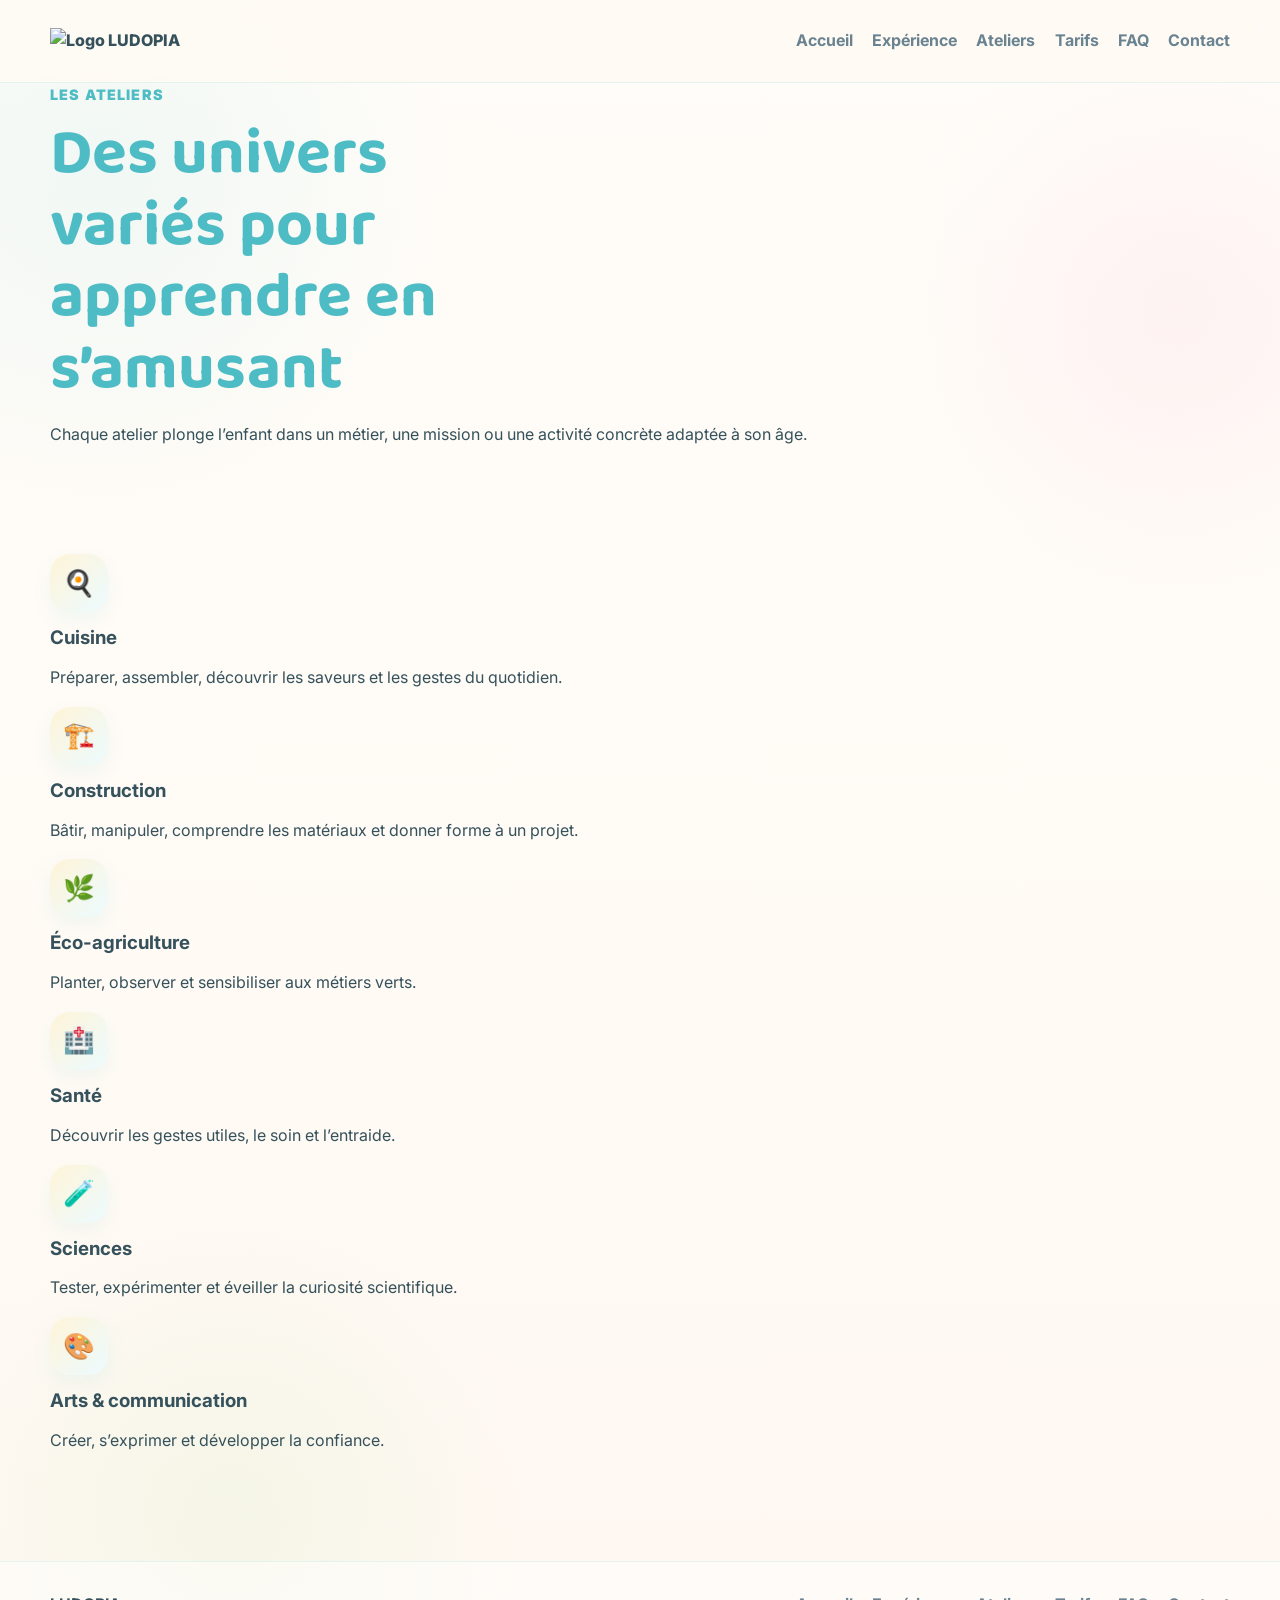
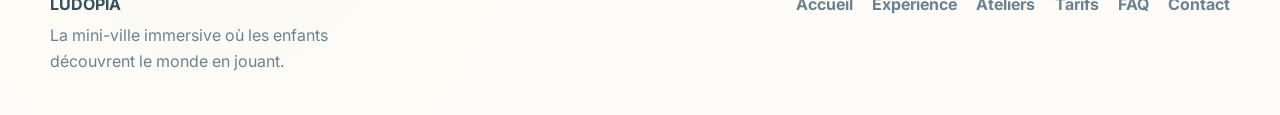
==== ateliers.html @ e11650c4 "Revise workshop details and clean up HTML structure Updated workshop descriptions and removed an unu" ====
<!DOCTYPE html>
<html lang="fr">
<head>
  <meta charset="UTF-8" />
  <meta name="viewport" content="width=device-width, initial-scale=1.0" />
  <title>LUDOPIA — Les ateliers</title>
  <meta name="description" content="LUDOPIA, mini-ville immersive pour enfants à La Réunion." />
  <link rel="preconnect" href="https://fonts.googleapis.com">
  <link rel="preconnect" href="https://fonts.gstatic.com" crossorigin>
  <link href="https://fonts.googleapis.com/css2?family=Baloo+2:wght@600;700;800&family=Inter:wght@400;500;600;700;800&display=swap" rel="stylesheet">
  <link rel="stylesheet" href="styles.css" />
</head>
<body>

<header class="site-header">
  <div class="container nav">
    <a href="index.html" class="logo">
      <img src="logo.png" alt="Logo LUDOPIA" class="logo-img">
    </a>

    <nav class="menu">
      <a href="index.html" class="">Accueil</a>
      <a href="experience.html" class="">Expérience</a>
      <a href="ateliers.html" class="active">Ateliers</a>
      <a href="tarifs.html" class="">Tarifs</a>
      <a href="faq.html" class="">FAQ</a>
      <a href="contact.html" class="">Contact</a>
    </nav>
  </div>
</header>

<main>

<section class="page-hero">
  <div class="container page-banner">
    <p class="section-kicker">Les ateliers</p>
    <h1>Des univers variés pour apprendre en s’amusant</h1>
    <p>Chaque atelier plonge l’enfant dans un métier, une mission ou une activité concrète adaptée à son âge.</p>
  </div>
</section>

<section class="section">
  <div class="container grid-3">
    <article class="card"><div class="icon">🍳</div><h3>Cuisine</h3><p>Préparer, assembler, découvrir les saveurs et les gestes du quotidien.</p></article>
    <article class="card"><div class="icon">🏗️</div><h3>Construction</h3><p>Bâtir, manipuler, comprendre les matériaux et donner forme à un projet.</p></article>
    <article class="card"><div class="icon">🌿</div><h3>Éco-agriculture</h3><p>Planter, observer et sensibiliser aux métiers verts.</p></article>
    <article class="card"><div class="icon">🏥</div><h3>Santé</h3><p>Découvrir les gestes utiles, le soin et l’entraide.</p></article>
    <article class="card"><div class="icon">🧪</div><h3>Sciences</h3><p>Tester, expérimenter et éveiller la curiosité scientifique.</p></article>
    <article class="card"><div class="icon">🎨</div><h3>Arts & communication</h3><p>Créer, s’exprimer et développer la confiance.</p></article>
  </div>
</section>

</main>

<footer class="site-footer">
  <div class="container footer-inner">
    <div>
      <strong>LUDOPIA</strong>
      <p>La mini-ville immersive où les enfants découvrent le monde en jouant.</p>
    </div>
    <div class="footer-links">
      <a href="index.html">Accueil</a>
      <a href="experience.html">Expérience</a>
      <a href="ateliers.html">Ateliers</a>
      <a href="tarifs.html">Tarifs</a>
      <a href="faq.html">FAQ</a>
      <a href="contact.html">Contact</a>
    </div>
  </div>
</footer>

</body>
</html>
---- styles.css ----
:root{
  --bg:#fffaf4;
  --surface:#ffffff;
  --surface-alt:#f5fbff;
  --text:#35515b;
  --muted:#6a8390;

  /* Palette LUDOPIA inspirée du visuel fourni */
  --turquoise:#72cfd4;
  --turquoise-deep:#4ebcc5;
  --green:#9ad784;
  --green-deep:#73c46e;
  --purple:#c9b0f4;
  --purple-deep:#b18be9;
  --orange:#f7bf53;
  --orange-deep:#f29d38;
  --pink:#f49bc1;
  --pink-deep:#ea79ac;
  --gold:#ffd86d;

  --primary:var(--turquoise);
  --primary-dark:var(--turquoise-deep);
  --secondary:var(--green);
  --accent:var(--purple);

  --border:#dff0f2;
  --shadow:0 16px 34px rgba(114,207,212,.14);
  --shadow-soft:0 18px 40px rgba(168,190,214,.16);
  --radius:28px;
  --container:1180px;
}

*{box-sizing:border-box}
html{scroll-behavior:smooth}
body{
  margin:0;
  font-family:"Inter",system-ui,-apple-system,BlinkMacSystemFont,"Segoe UI",sans-serif;
  color:var(--text);
  background:
    radial-gradient(circle at 8% 10%, rgba(114,207,212,.10), transparent 18%),
    radial-gradient(circle at 92% 18%, rgba(244,155,193,.10), transparent 16%),
    radial-gradient(circle at 18% 88%, rgba(154,215,132,.10), transparent 16%),
    linear-gradient(180deg,#fffdf9 0%, #fff8f1 100%);
  line-height:1.6;
}
img{max-width:100%;display:block}
a{text-decoration:none;color:inherit}

.container{
  width:min(var(--container), calc(100% - 2rem));
  margin:0 auto;
}

.site-header{
  position:sticky;
  top:0;
  z-index:20;
  backdrop-filter:blur(14px);
  background:rgba(255,250,244,.86);
  border-bottom:1px solid rgba(114,207,212,.18);
}

.nav{
  display:flex;
  align-items:center;
  justify-content:space-between;
  gap:1rem;
  min-height:82px;
}

.logo{
  display:inline-flex;
  align-items:center;
  gap:.8rem;
  font-weight:800;
}

.logo-mark{
  width:46px;
  height:46px;
  display:grid;
  place-items:center;
  border-radius:16px;
  background:linear-gradient(135deg,var(--turquoise),var(--orange),var(--pink),var(--purple));
  color:#fff;
  font-family:"Baloo 2",cursive;
  font-size:1.5rem;
  box-shadow:0 12px 24px rgba(244,155,193,.24);
}

.logo-text{
  font-family:"Baloo 2",cursive;
  font-size:1.65rem;
  letter-spacing:.03em;
  background:linear-gradient(90deg,var(--turquoise-deep),var(--green-deep),var(--orange-deep),var(--pink-deep),var(--purple-deep));
  -webkit-background-clip:text;
  background-clip:text;
  color:transparent;
}

.menu{
  display:flex;
  align-items:center;
  gap:1.2rem;
  flex-wrap:wrap;
}

.menu a{
  color:var(--muted);
  font-weight:700;
}
.menu a:hover{
  color:var(--turquoise-deep);
}

.btn{
  display:inline-flex;
  align-items:center;
  justify-content:center;
  padding:1rem 1.4rem;
  border-radius:999px;
  font-weight:800;
  border:1px solid transparent;
  transition:.22s ease;
}
.btn:hover{transform:translateY(-2px)}
.btn-sm{padding:.72rem 1rem}

.btn-primary{
  background:linear-gradient(135deg,var(--turquoise),var(--turquoise-deep));
  color:#fff;
  box-shadow:0 12px 24px rgba(114,207,212,.28);
}
.btn-secondary{
  background:#fff;
  border-color:#f3dff0;
  color:var(--pink-deep);
  box-shadow:0 10px 22px rgba(244,155,193,.14);
}
.btn-outline{
  border-color:#dff0f2;
  background:#fff;
}
.btn-light{
  background:#fff;
  color:var(--turquoise-deep);
}

.hero{
  padding:4.8rem 0 3.6rem;
  overflow:hidden;
}

.hero-grid{
  display:grid;
  grid-template-columns:1.05fr .95fr;
  gap:2.5rem;
  align-items:center;
}

.eyebrow,
.section-kicker{
  margin:0 0 .8rem;
  font-size:.9rem;
  font-weight:900;
  letter-spacing:.08em;
  text-transform:uppercase;
  color:var(--turquoise-deep);
}

.light{color:#fff7d2}

h1,h2,h3{
  margin:0;
  line-height:1.12;
}

h1{
  font-size:clamp(2.5rem,5vw,4.8rem);
  font-family:"Baloo 2",cursive;
  max-width:12ch;
  color:var(--turquoise-deep);
}

.lead{
  font-size:1.1rem;
  color:var(--muted);
  max-width:62ch;
  margin:1.2rem 0 1.6rem;
}

.hero-actions{
  display:flex;
  gap:1rem;
  flex-wrap:wrap;
  margin-bottom:1.2rem;
}

.hero-points{
  display:flex;
  flex-wrap:wrap;
  gap:1rem 1.4rem;
  padding:0;
  margin:1.1rem 0 0;
  list-style:none;
  color:var(--muted);
  font-weight:700;
}
.hero-points li::before{
  content:"✦";
  color:var(--orange-deep);
  margin-right:.45rem;
}

.hero-visual{position:relative;min-height:540px}

.play-city{
  position:relative;
  min-height:540px;
  border-radius:40px;
  background:
    radial-gradient(circle at 16% 18%, rgba(114,207,212,.30), transparent 22%),
    radial-gradient(circle at 84% 18%, rgba(244,155,193,.22), transparent 17%),
    radial-gradient(circle at 18% 84%, rgba(154,215,132,.22), transparent 18%),
    radial-gradient(circle at 82% 82%, rgba(201,176,244,.20), transparent 18%),
    linear-gradient(180deg,#ffffff 0%, #eefbff 54%, #fff7ef 100%);
  border:1px solid rgba(114,207,212,.20);
  box-shadow:var(--shadow-soft);
}

.play-city::before,
.play-city::after{
  content:"";
  position:absolute;
  border-radius:999px;
  opacity:.7;
}
.play-city::before{
  width:84px;height:14px;
  right:42px;top:110px;
  background:linear-gradient(90deg,var(--turquoise),transparent);
  transform:rotate(-22deg);
}
.play-city::after{
  width:60px;height:60px;
  left:34px;bottom:46px;
  background:radial-gradient(circle, rgba(255,216,109,.55) 0%, rgba(255,216,109,0) 68%);
}

.city-card{
  position:absolute;
  left:50%;
  top:54%;
  transform:translate(-50%,-50%);
  width:min(82%, 370px);
  background:rgba(255,255,255,.92);
  border:1px solid rgba(201,176,244,.20);
  border-radius:30px;
  padding:1.6rem;
  box-shadow:0 18px 34px rgba(114,207,212,.14);
}

.city-card h2{
  font-size:2rem;
  font-family:"Baloo 2",cursive;
  margin:.35rem 0;
  color:var(--turquoise-deep);
}

.city-card p{
  margin:0;
  color:var(--muted);
}

.mini-tag{
  display:inline-flex;
  padding:.38rem .78rem;
  background:linear-gradient(90deg,#dff9fb,#eef8de);
  border-radius:999px;
  font-size:.82rem;
  font-weight:900;
  color:var(--green-deep);
}

.bubble{
  position:absolute;
  display:grid;
  place-items:center;
  width:114px;
  height:114px;
  border-radius:28px;
  background:#fff;
  border:1px solid rgba(114,207,212,.18);
  box-shadow:var(--shadow);
  font-weight:900;
  text-align:center;
  padding:.5rem;
  color:var(--text);
}
.bubble-1{top:8%;left:8%;transform:rotate(-8deg);background:linear-gradient(180deg,#fff 0%, #fff3ea 100%)}
.bubble-2{top:10%;right:10%;transform:rotate(8deg);background:linear-gradient(180deg,#fff 0%, #ecfffb 100%)}
.bubble-3{bottom:14%;left:8%;transform:rotate(8deg);background:linear-gradient(180deg,#fff 0%, #f1fbec 100%)}
.bubble-4{bottom:8%;right:14%;transform:rotate(-7deg);background:linear-gradient(180deg,#fff 0%, #f7f0ff 100%)}
.bubble-5{top:38%;right:2%;transform:rotate(10deg);background:linear-gradient(180deg,#fff 0%, #fff5fa 100%)}

.section{padding:5.7rem 0}
.alt{
  background:
    linear-gradient(180deg, rgba(114,207,212,.08) 0%, rgba(255,255,255,0) 100%),
    linear-gradient(180deg,#f9feff 0%, #fffaf3 100%);
}

.section-heading{
  max-width:760px;
  margin-bottom:2rem;
}

.section-heading h2{
  font-size:clamp(1.95rem,3vw,3rem);
  font-family:"Baloo 2",cursive;
  margin-bottom:.9rem;
  color:var(--turquoise-deep);
}

.section-heading p{
  margin:0;
  color:var(--muted);
}

.pillars,
.cards-grid,
.offers{
  display:grid;
  gap:1.25rem;
}

.pillars{grid-template-columns:repeat(3,1fr)}
.cards-grid{grid-template-columns:repeat(3,1fr)}
.offers{grid-template-columns:repeat(4,1fr)}

.pillar-card,
.atelier-card,
.offer-card{
  background:linear-gradient(180deg,#ffffff 0%, #fffdfa 100%);
  border:1px solid rgba(114,207,212,.15);
  border-radius:var(--radius);
  padding:1.5rem;
  box-shadow:var(--shadow);
}

.pillar-card:nth-child(2),
.atelier-card:nth-child(2),
.offer-card:nth-child(2){border-color:rgba(154,215,132,.22)}
.pillar-card:nth-child(3),
.atelier-card:nth-child(3),
.offer-card:nth-child(3){border-color:rgba(201,176,244,.22)}

.icon,
.badge{
  width:58px;
  height:58px;
  display:grid;
  place-items:center;
  border-radius:20px;
  background:linear-gradient(135deg,#fff4d8,#ecfbff);
  font-size:1.6rem;
  margin-bottom:1rem;
  box-shadow:0 8px 18px rgba(114,207,212,.10);
}

.pillar-card h3,
.atelier-card h3,
.offer-card h3{
  margin-bottom:.45rem;
  font-size:1.2rem;
  color:var(--text);
}

.pillar-card p,
.atelier-card p,
.offer-card p{
  margin:0;
  color:var(--muted);
}

.cta-band{
  background:linear-gradient(135deg,var(--turquoise-deep),var(--green),var(--purple-deep));
  color:#fff;
}

.cta-band-inner{
  display:flex;
  align-items:center;
  justify-content:space-between;
  gap:1.5rem;
}

.cta-band h2{
  font-size:clamp(1.8rem,3vw,3rem);
  font-family:"Baloo 2",cursive;
  max-width:20ch;
}

.faq-list{
  display:grid;
  gap:1rem;
}
.faq-list details{
  background:#fff;
  border:1px solid rgba(114,207,212,.15);
  border-radius:20px;
  padding:1rem 1.2rem;
  box-shadow:var(--shadow);
}
.faq-list summary{
  cursor:pointer;
  font-weight:800;
  color:var(--text);
}
.faq-list p{
  color:var(--muted);
  margin:.8rem 0 0;
}

.contact-grid{
  display:grid;
  grid-template-columns:.95fr 1.05fr;
  gap:2rem;
  align-items:start;
}

.contact-note{
  color:var(--muted);
  font-size:.95rem;
}

.contact-form{
  display:grid;
  grid-template-columns:repeat(2,1fr);
  gap:1rem;
  background:linear-gradient(180deg,#ffffff 0%, #fffaf3 100%);
  border:1px solid rgba(114,207,212,.16);
  border-radius:30px;
  padding:1.3rem;
  box-shadow:var(--shadow-soft);
}

.contact-form label{
  display:grid;
  gap:.45rem;
  font-weight:800;
  font-size:.95rem;
}

.contact-form input,
.contact-form select,
.contact-form textarea{
  width:100%;
  border:1px solid rgba(114,207,212,.16);
  border-radius:16px;
  padding:.95rem 1rem;
  font:inherit;
  color:var(--text);
  background:#fff;
}

.contact-form input:focus,
.contact-form select:focus,
.contact-form textarea:focus{
  outline:2px solid rgba(114,207,212,.22);
  border-color:var(--turquoise);
}

.full{grid-column:1 / -1}

.site-footer{
  padding:1.9rem 0 2.5rem;
  border-top:1px solid rgba(114,207,212,.18);
  background:rgba(255,255,255,.5);
}

.footer-inner{
  display:flex;
  justify-content:space-between;
  gap:1.5rem;
  align-items:flex-start;
}

.footer-inner p{
  margin:.35rem 0 0;
  color:var(--muted);
  max-width:36ch;
}

.footer-links{
  display:flex;
  flex-wrap:wrap;
  gap:1rem 1.2rem;
  color:var(--muted);
  font-weight:700;
}

@media (max-width:1080px){
  .hero-grid,
  .contact-grid,
  .pillars,
  .cards-grid,
  .offers{
    grid-template-columns:1fr;
  }

  .cta-band-inner{display:grid}
  .hero-visual{min-height:440px}
}

@media (max-width:760px){
  .menu{display:none}
  .hero{padding-top:3rem}
  .hero-visual,
  .play-city{min-height:400px}

  .bubble{
    width:86px;
    height:86px;
    font-size:.85rem;
    border-radius:18px;
  }

  .city-card{
    width:min(86%,320px);
    padding:1.2rem;
  }

  .contact-form{grid-template-columns:1fr}
  .footer-inner{flex-direction:column}
}
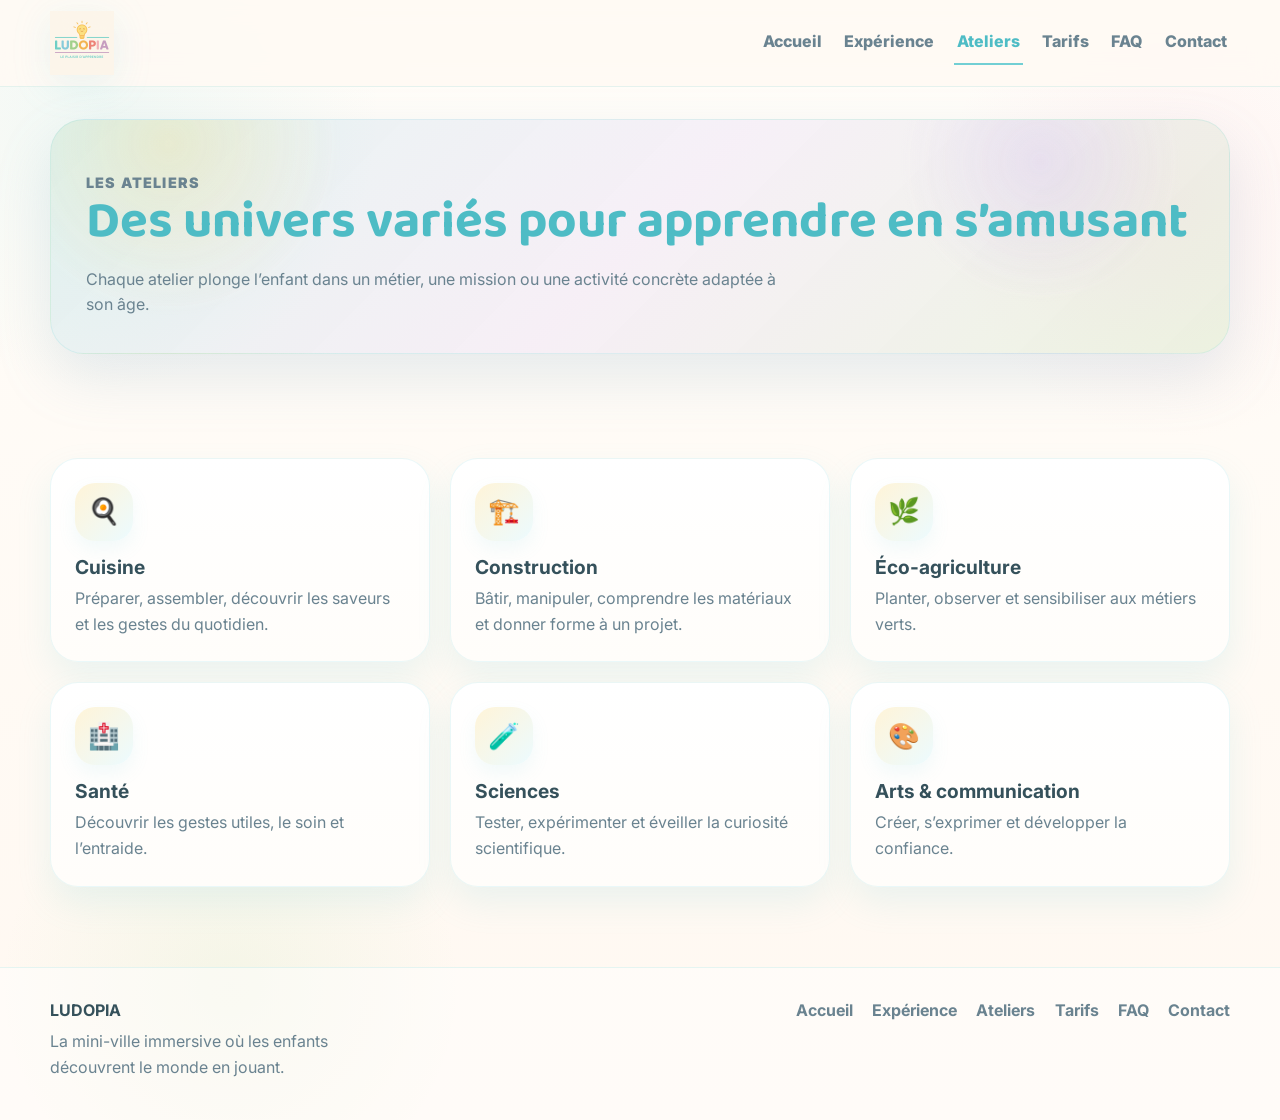
==== commit 134d8589: "Add files via upload" ====
--- a/ateliers.html
+++ b/ateliers.html
@@ -15,7 +15,7 @@
 <header class="site-header">
   <div class="container nav">
     <a href="index.html" class="logo">
-      <img src="logo.png" alt="Logo LUDOPIA" class="logo-img">
+      <img src="logo-ludopia.png" alt="Logo LUDOPIA" class="logo-img">
     </a>
 
     <nav class="menu">
@@ -70,4 +70,4 @@
 </footer>
 
 </body>
-</html>
+</html>
--- a/styles.css
+++ b/styles.css
@@ -1,11 +1,9 @@
 :root{
   --bg:#fffaf4;
   --surface:#ffffff;
-  --surface-alt:#f5fbff;
+  --surface-alt:#f7fcff;
   --text:#35515b;
   --muted:#6a8390;
-
-  /* Palette LUDOPIA inspirée du visuel fourni */
   --turquoise:#72cfd4;
   --turquoise-deep:#4ebcc5;
   --green:#9ad784;
@@ -17,15 +15,11 @@
   --pink:#f49bc1;
   --pink-deep:#ea79ac;
   --gold:#ffd86d;
-
   --primary:var(--turquoise);
   --primary-dark:var(--turquoise-deep);
-  --secondary:var(--green);
-  --accent:var(--purple);
-
   --border:#dff0f2;
   --shadow:0 16px 34px rgba(114,207,212,.14);
-  --shadow-soft:0 18px 40px rgba(168,190,214,.16);
+  --shadow-soft:0 24px 56px rgba(116,160,190,.18);
   --radius:28px;
   --container:1180px;
 }
@@ -43,8 +37,8 @@
     linear-gradient(180deg,#fffdf9 0%, #fff8f1 100%);
   line-height:1.6;
 }
+a{text-decoration:none;color:inherit}
 img{max-width:100%;display:block}
-a{text-decoration:none;color:inherit}
 
 .container{
   width:min(var(--container), calc(100% - 2rem));
@@ -54,63 +48,45 @@
 .site-header{
   position:sticky;
   top:0;
-  z-index:20;
+  z-index:50;
   backdrop-filter:blur(14px);
-  background:rgba(255,250,244,.86);
+  background:rgba(255,250,244,.84);
   border-bottom:1px solid rgba(114,207,212,.18);
 }
-
 .nav{
   display:flex;
   align-items:center;
   justify-content:space-between;
   gap:1rem;
-  min-height:82px;
-}
-
+  min-height:86px;
+}
 .logo{
-  display:inline-flex;
+  display:flex;
   align-items:center;
   gap:.8rem;
+}
+.logo-img{
+  height:64px;
+  width:auto;
+  filter:drop-shadow(0 8px 18px rgba(114,207,212,.14));
+}
+
+.menu{
+  display:flex;
+  align-items:center;
+  gap:1rem;
+  flex-wrap:wrap;
+}
+.menu a{
+  color:var(--muted);
   font-weight:800;
-}
-
-.logo-mark{
-  width:46px;
-  height:46px;
-  display:grid;
-  place-items:center;
-  border-radius:16px;
-  background:linear-gradient(135deg,var(--turquoise),var(--orange),var(--pink),var(--purple));
-  color:#fff;
-  font-family:"Baloo 2",cursive;
-  font-size:1.5rem;
-  box-shadow:0 12px 24px rgba(244,155,193,.24);
-}
-
-.logo-text{
-  font-family:"Baloo 2",cursive;
-  font-size:1.65rem;
-  letter-spacing:.03em;
-  background:linear-gradient(90deg,var(--turquoise-deep),var(--green-deep),var(--orange-deep),var(--pink-deep),var(--purple-deep));
-  -webkit-background-clip:text;
-  background-clip:text;
-  color:transparent;
-}
-
-.menu{
-  display:flex;
-  align-items:center;
-  gap:1.2rem;
-  flex-wrap:wrap;
-}
-
-.menu a{
-  color:var(--muted);
-  font-weight:700;
-}
-.menu a:hover{
+  padding:.5rem .2rem;
+  border-bottom:2px solid transparent;
+}
+.menu a:hover,
+.menu a.active{
   color:var(--turquoise-deep);
+  border-bottom-color:var(--turquoise);
 }
 
 .btn{
@@ -125,7 +101,6 @@
 }
 .btn:hover{transform:translateY(-2px)}
 .btn-sm{padding:.72rem 1rem}
-
 .btn-primary{
   background:linear-gradient(135deg,var(--turquoise),var(--turquoise-deep));
   color:#fff;
@@ -140,25 +115,162 @@
 .btn-outline{
   border-color:#dff0f2;
   background:#fff;
-}
-.btn-light{
-  background:#fff;
+  color:var(--text);
+}
+
+.hero-premium{
+  padding:2rem 0 4.5rem;
+}
+.hero-card{
+  position:relative;
+  overflow:hidden;
+  border-radius:40px;
+  min-height:660px;
+  background:
+    linear-gradient(90deg, rgba(33,54,68,.66) 0%, rgba(33,54,68,.50) 30%, rgba(33,54,68,.12) 60%),
+    url("accueil.jpeg") center/cover no-repeat;
+  box-shadow:var(--shadow-soft);
+  border:1px solid rgba(114,207,212,.16);
+}
+.hero-card::before{
+  content:"";
+  position:absolute;
+  inset:0;
+  background:
+    radial-gradient(circle at 12% 14%, rgba(255,216,109,.30), transparent 16%),
+    radial-gradient(circle at 86% 18%, rgba(201,176,244,.24), transparent 14%),
+    radial-gradient(circle at 78% 82%, rgba(114,207,212,.24), transparent 14%);
+  pointer-events:none;
+}
+.hero-inner{
+  position:relative;
+  z-index:2;
+  display:grid;
+  grid-template-columns:minmax(0, 560px) 1fr;
+  min-height:660px;
+  align-items:center;
+  padding:3.4rem;
+}
+.hero-panel{
+  background:rgba(255,255,255,.14);
+  border:1px solid rgba(255,255,255,.18);
+  backdrop-filter:blur(8px);
+  border-radius:34px;
+  padding:2rem;
+  color:#fff;
+  box-shadow:0 24px 56px rgba(23,34,45,.18);
+}
+.kicker{
+  margin:0 0 .9rem;
+  font-size:.9rem;
+  font-weight:900;
+  letter-spacing:.08em;
+  text-transform:uppercase;
+  color:#fff0ba;
+}
+h1,h2,h3{
+  margin:0;
+  line-height:1.1;
+}
+.hero-panel h1{
+  font-family:"Baloo 2",cursive;
+  font-size:clamp(2.8rem,5vw,5.2rem);
+  max-width:11ch;
+}
+.hero-panel .lead{
+  font-size:1.08rem;
+  margin:1rem 0 1.4rem;
+  max-width:58ch;
+  color:rgba(255,255,255,.92);
+}
+.hero-actions{
+  display:flex;
+  gap:1rem;
+  flex-wrap:wrap;
+  margin-bottom:1.2rem;
+}
+.hero-points{
+  display:flex;
+  flex-wrap:wrap;
+  gap:1rem;
+  list-style:none;
+  padding:0;
+  margin:0;
+}
+.hero-points li{
+  padding:.55rem .9rem;
+  border-radius:999px;
+  background:rgba(255,255,255,.14);
+  border:1px solid rgba(255,255,255,.16);
+  font-weight:700;
+  font-size:.95rem;
+}
+
+.hero-floating{
+  position:absolute;
+  right:1.5rem;
+  top:1.5rem;
+  display:grid;
+  gap:1rem;
+  width:240px;
+}
+.float-card{
+  background:rgba(255,255,255,.88);
+  border-radius:24px;
+  padding:1rem 1.1rem;
+  box-shadow:0 16px 30px rgba(44,52,64,.12);
+  border:1px solid rgba(114,207,212,.14);
+}
+.float-card strong{
+  display:block;
   color:var(--turquoise-deep);
-}
-
-.hero{
-  padding:4.8rem 0 3.6rem;
-  overflow:hidden;
-}
-
-.hero-grid{
-  display:grid;
-  grid-template-columns:1.05fr .95fr;
-  gap:2.5rem;
-  align-items:center;
-}
-
-.eyebrow,
+  font-size:1rem;
+  margin-bottom:.15rem;
+}
+.float-card span{
+  color:var(--muted);
+  font-size:.95rem;
+}
+
+.hero-badges{
+  position:absolute;
+  right:2rem;
+  bottom:2rem;
+  display:flex;
+  flex-direction:column;
+  gap:.9rem;
+}
+.pill{
+  display:flex;
+  align-items:center;
+  gap:.8rem;
+  min-width:220px;
+  padding:1rem 1.2rem;
+  border-radius:999px;
+  color:#fff;
+  font-weight:900;
+  letter-spacing:.02em;
+  box-shadow:0 16px 28px rgba(0,0,0,.10);
+}
+.pill .emoji{
+  width:42px;height:42px;
+  display:grid;place-items:center;
+  border-radius:50%;
+  background:rgba(255,255,255,.18);
+  font-size:1.25rem;
+}
+.pill-ludique{background:linear-gradient(135deg,var(--turquoise),var(--turquoise-deep))}
+.pill-educatif{background:linear-gradient(135deg,var(--green),var(--green-deep))}
+.pill-immersif{background:linear-gradient(135deg,var(--purple),var(--purple-deep))}
+
+.section{
+  padding:5rem 0;
+}
+.alt{
+  background:
+    linear-gradient(180deg, rgba(114,207,212,.08) 0%, rgba(255,255,255,0) 100%),
+    linear-gradient(180deg,#f9feff 0%, #fffaf3 100%);
+}
 .section-kicker{
   margin:0 0 .8rem;
   font-size:.9rem;
@@ -167,238 +279,116 @@
   text-transform:uppercase;
   color:var(--turquoise-deep);
 }
-
-.light{color:#fff7d2}
-
-h1,h2,h3{
-  margin:0;
-  line-height:1.12;
-}
-
-h1{
-  font-size:clamp(2.5rem,5vw,4.8rem);
-  font-family:"Baloo 2",cursive;
-  max-width:12ch;
-  color:var(--turquoise-deep);
-}
-
-.lead{
-  font-size:1.1rem;
-  color:var(--muted);
-  max-width:62ch;
-  margin:1.2rem 0 1.6rem;
-}
-
-.hero-actions{
-  display:flex;
-  gap:1rem;
-  flex-wrap:wrap;
-  margin-bottom:1.2rem;
-}
-
-.hero-points{
-  display:flex;
-  flex-wrap:wrap;
-  gap:1rem 1.4rem;
-  padding:0;
-  margin:1.1rem 0 0;
-  list-style:none;
-  color:var(--muted);
-  font-weight:700;
-}
-.hero-points li::before{
-  content:"✦";
-  color:var(--orange-deep);
-  margin-right:.45rem;
-}
-
-.hero-visual{position:relative;min-height:540px}
-
-.play-city{
-  position:relative;
-  min-height:540px;
-  border-radius:40px;
-  background:
-    radial-gradient(circle at 16% 18%, rgba(114,207,212,.30), transparent 22%),
-    radial-gradient(circle at 84% 18%, rgba(244,155,193,.22), transparent 17%),
-    radial-gradient(circle at 18% 84%, rgba(154,215,132,.22), transparent 18%),
-    radial-gradient(circle at 82% 82%, rgba(201,176,244,.20), transparent 18%),
-    linear-gradient(180deg,#ffffff 0%, #eefbff 54%, #fff7ef 100%);
-  border:1px solid rgba(114,207,212,.20);
-  box-shadow:var(--shadow-soft);
-}
-
-.play-city::before,
-.play-city::after{
-  content:"";
-  position:absolute;
-  border-radius:999px;
-  opacity:.7;
-}
-.play-city::before{
-  width:84px;height:14px;
-  right:42px;top:110px;
-  background:linear-gradient(90deg,var(--turquoise),transparent);
-  transform:rotate(-22deg);
-}
-.play-city::after{
-  width:60px;height:60px;
-  left:34px;bottom:46px;
-  background:radial-gradient(circle, rgba(255,216,109,.55) 0%, rgba(255,216,109,0) 68%);
-}
-
-.city-card{
-  position:absolute;
-  left:50%;
-  top:54%;
-  transform:translate(-50%,-50%);
-  width:min(82%, 370px);
-  background:rgba(255,255,255,.92);
-  border:1px solid rgba(201,176,244,.20);
-  border-radius:30px;
-  padding:1.6rem;
-  box-shadow:0 18px 34px rgba(114,207,212,.14);
-}
-
-.city-card h2{
-  font-size:2rem;
-  font-family:"Baloo 2",cursive;
-  margin:.35rem 0;
-  color:var(--turquoise-deep);
-}
-
-.city-card p{
-  margin:0;
-  color:var(--muted);
-}
-
-.mini-tag{
-  display:inline-flex;
-  padding:.38rem .78rem;
-  background:linear-gradient(90deg,#dff9fb,#eef8de);
-  border-radius:999px;
-  font-size:.82rem;
-  font-weight:900;
-  color:var(--green-deep);
-}
-
-.bubble{
-  position:absolute;
-  display:grid;
-  place-items:center;
-  width:114px;
-  height:114px;
-  border-radius:28px;
-  background:#fff;
-  border:1px solid rgba(114,207,212,.18);
-  box-shadow:var(--shadow);
-  font-weight:900;
-  text-align:center;
-  padding:.5rem;
-  color:var(--text);
-}
-.bubble-1{top:8%;left:8%;transform:rotate(-8deg);background:linear-gradient(180deg,#fff 0%, #fff3ea 100%)}
-.bubble-2{top:10%;right:10%;transform:rotate(8deg);background:linear-gradient(180deg,#fff 0%, #ecfffb 100%)}
-.bubble-3{bottom:14%;left:8%;transform:rotate(8deg);background:linear-gradient(180deg,#fff 0%, #f1fbec 100%)}
-.bubble-4{bottom:8%;right:14%;transform:rotate(-7deg);background:linear-gradient(180deg,#fff 0%, #f7f0ff 100%)}
-.bubble-5{top:38%;right:2%;transform:rotate(10deg);background:linear-gradient(180deg,#fff 0%, #fff5fa 100%)}
-
-.section{padding:5.7rem 0}
-.alt{
-  background:
-    linear-gradient(180deg, rgba(114,207,212,.08) 0%, rgba(255,255,255,0) 100%),
-    linear-gradient(180deg,#f9feff 0%, #fffaf3 100%);
-}
-
 .section-heading{
   max-width:760px;
   margin-bottom:2rem;
 }
-
 .section-heading h2{
-  font-size:clamp(1.95rem,3vw,3rem);
   font-family:"Baloo 2",cursive;
-  margin-bottom:.9rem;
+  font-size:clamp(2rem,3vw,3.2rem);
+  margin-bottom:.8rem;
   color:var(--turquoise-deep);
 }
-
 .section-heading p{
   margin:0;
   color:var(--muted);
 }
 
-.pillars,
-.cards-grid,
-.offers{
-  display:grid;
+.page-hero{
+  padding:2rem 0 1.5rem;
+}
+.page-banner{
+  position:relative;
+  overflow:hidden;
+  background:
+    radial-gradient(circle at 10% 10%, rgba(255,216,109,.24), transparent 16%),
+    radial-gradient(circle at 84% 18%, rgba(201,176,244,.24), transparent 14%),
+    linear-gradient(135deg, rgba(114,207,212,.18), rgba(201,176,244,.16), rgba(154,215,132,.18));
+  border:1px solid rgba(114,207,212,.18);
+  border-radius:34px;
+  padding:2.2rem;
+  box-shadow:var(--shadow-soft);
+}
+.page-banner h1{
+  font-family:"Baloo 2",cursive;
+  font-size:clamp(2.3rem,4vw,4.2rem);
+  color:var(--turquoise-deep);
+}
+.page-banner p{
+  max-width:70ch;
+  color:var(--muted);
+  margin:1rem 0 0;
+}
+
+.grid-2{
+  display:grid;
+  grid-template-columns:1fr 1fr;
+  gap:1.5rem;
+}
+.grid-3{
+  display:grid;
+  grid-template-columns:repeat(3,1fr);
   gap:1.25rem;
 }
-
-.pillars{grid-template-columns:repeat(3,1fr)}
-.cards-grid{grid-template-columns:repeat(3,1fr)}
-.offers{grid-template-columns:repeat(4,1fr)}
-
-.pillar-card,
-.atelier-card,
-.offer-card{
+.grid-4{
+  display:grid;
+  grid-template-columns:repeat(4,1fr);
+  gap:1.25rem;
+}
+
+.card{
   background:linear-gradient(180deg,#ffffff 0%, #fffdfa 100%);
   border:1px solid rgba(114,207,212,.15);
   border-radius:var(--radius);
   padding:1.5rem;
   box-shadow:var(--shadow);
 }
-
-.pillar-card:nth-child(2),
-.atelier-card:nth-child(2),
-.offer-card:nth-child(2){border-color:rgba(154,215,132,.22)}
-.pillar-card:nth-child(3),
-.atelier-card:nth-child(3),
-.offer-card:nth-child(3){border-color:rgba(201,176,244,.22)}
-
-.icon,
-.badge{
-  width:58px;
-  height:58px;
-  display:grid;
-  place-items:center;
+.card h3{
+  font-size:1.2rem;
+  margin-bottom:.5rem;
+}
+.card p{
+  margin:0;
+  color:var(--muted);
+}
+.icon{
+  width:58px;height:58px;
+  display:grid;place-items:center;
   border-radius:20px;
   background:linear-gradient(135deg,#fff4d8,#ecfbff);
   font-size:1.6rem;
   margin-bottom:1rem;
   box-shadow:0 8px 18px rgba(114,207,212,.10);
 }
-
-.pillar-card h3,
-.atelier-card h3,
-.offer-card h3{
-  margin-bottom:.45rem;
-  font-size:1.2rem;
-  color:var(--text);
-}
-
-.pillar-card p,
-.atelier-card p,
-.offer-card p{
+.price{
+  font-size:2rem;
+  font-weight:900;
+  color:var(--turquoise-deep);
+  margin:.4rem 0 .8rem;
+}
+.list{
   margin:0;
-  color:var(--muted);
-}
-
-.cta-band{
-  background:linear-gradient(135deg,var(--turquoise-deep),var(--green),var(--purple-deep));
-  color:#fff;
-}
-
-.cta-band-inner{
-  display:flex;
-  align-items:center;
-  justify-content:space-between;
+  padding-left:1.1rem;
+  color:var(--muted);
+}
+.list li+li{margin-top:.45rem}
+
+.split-highlight{
+  display:grid;
+  grid-template-columns:1.05fr .95fr;
   gap:1.5rem;
-}
-
-.cta-band h2{
-  font-size:clamp(1.8rem,3vw,3rem);
-  font-family:"Baloo 2",cursive;
-  max-width:20ch;
+  align-items:center;
+}
+.mini-visual{
+  background:linear-gradient(180deg,#ffffff 0%, #eefbff 100%);
+  border:1px solid rgba(114,207,212,.15);
+  border-radius:34px;
+  padding:1.4rem;
+  box-shadow:var(--shadow-soft);
+}
+.mini-visual img{
+  border-radius:26px;
+  width:100%;
 }
 
 .faq-list{
@@ -415,7 +405,6 @@
 .faq-list summary{
   cursor:pointer;
   font-weight:800;
-  color:var(--text);
 }
 .faq-list p{
   color:var(--muted);
@@ -428,12 +417,6 @@
   gap:2rem;
   align-items:start;
 }
-
-.contact-note{
-  color:var(--muted);
-  font-size:.95rem;
-}
-
 .contact-form{
   display:grid;
   grid-template-columns:repeat(2,1fr);
@@ -444,14 +427,12 @@
   padding:1.3rem;
   box-shadow:var(--shadow-soft);
 }
-
 .contact-form label{
   display:grid;
   gap:.45rem;
   font-weight:800;
   font-size:.95rem;
 }
-
 .contact-form input,
 .contact-form select,
 .contact-form textarea{
@@ -463,35 +444,50 @@
   color:var(--text);
   background:#fff;
 }
-
 .contact-form input:focus,
 .contact-form select:focus,
 .contact-form textarea:focus{
   outline:2px solid rgba(114,207,212,.22);
   border-color:var(--turquoise);
 }
-
 .full{grid-column:1 / -1}
+
+.cta-band{
+  background:linear-gradient(135deg,var(--turquoise-deep),var(--green),var(--purple-deep));
+  color:#fff;
+}
+.cta-band .section-kicker,
+.cta-band h2,
+.cta-band p{
+  color:#fff;
+}
+.cta-row{
+  display:flex;
+  justify-content:space-between;
+  align-items:center;
+  gap:1.5rem;
+}
+.cta-row h2{
+  font-family:"Baloo 2",cursive;
+  font-size:clamp(2rem,3vw,3.1rem);
+}
 
 .site-footer{
   padding:1.9rem 0 2.5rem;
   border-top:1px solid rgba(114,207,212,.18);
   background:rgba(255,255,255,.5);
 }
-
 .footer-inner{
   display:flex;
   justify-content:space-between;
   gap:1.5rem;
   align-items:flex-start;
 }
-
 .footer-inner p{
   margin:.35rem 0 0;
   color:var(--muted);
   max-width:36ch;
 }
-
 .footer-links{
   display:flex;
   flex-wrap:wrap;
@@ -500,37 +496,55 @@
   font-weight:700;
 }
 
+@media (max-width:1180px){
+  .hero-floating,.hero-badges{position:static}
+  .hero-inner{
+    grid-template-columns:1fr;
+    gap:1rem;
+  }
+  .hero-panel{
+    max-width:760px;
+  }
+  .hero-card{
+    padding-bottom:2rem;
+  }
+  .hero-floating{
+    width:100%;
+    grid-template-columns:repeat(2,1fr);
+    padding:0 2rem 1rem;
+  }
+  .hero-badges{
+    flex-direction:row;
+    flex-wrap:wrap;
+    padding:0 2rem;
+  }
+}
 @media (max-width:1080px){
-  .hero-grid,
-  .contact-grid,
-  .pillars,
-  .cards-grid,
-  .offers{
+  .grid-2,.grid-3,.grid-4,.split-highlight,.contact-grid,.cta-row{
     grid-template-columns:1fr;
-  }
-
-  .cta-band-inner{display:grid}
-  .hero-visual{min-height:440px}
-}
-
+    display:grid;
+  }
+}
 @media (max-width:760px){
   .menu{display:none}
-  .hero{padding-top:3rem}
-  .hero-visual,
-  .play-city{min-height:400px}
-
-  .bubble{
-    width:86px;
-    height:86px;
-    font-size:.85rem;
-    border-radius:18px;
-  }
-
-  .city-card{
-    width:min(86%,320px);
-    padding:1.2rem;
-  }
-
-  .contact-form{grid-template-columns:1fr}
-  .footer-inner{flex-direction:column}
-}
+  .logo-img{height:54px}
+  .hero-card,.hero-inner{min-height:auto}
+  .hero-inner{padding:1.25rem}
+  .hero-panel{padding:1.4rem}
+  .hero-floating{
+    grid-template-columns:1fr;
+    padding:0 1.25rem 1rem;
+  }
+  .hero-badges{
+    padding:0 1.25rem;
+  }
+  .pill{
+    min-width:unset;
+  }
+  .contact-form{
+    grid-template-columns:1fr;
+  }
+  .footer-inner{
+    flex-direction:column;
+  }
+}
